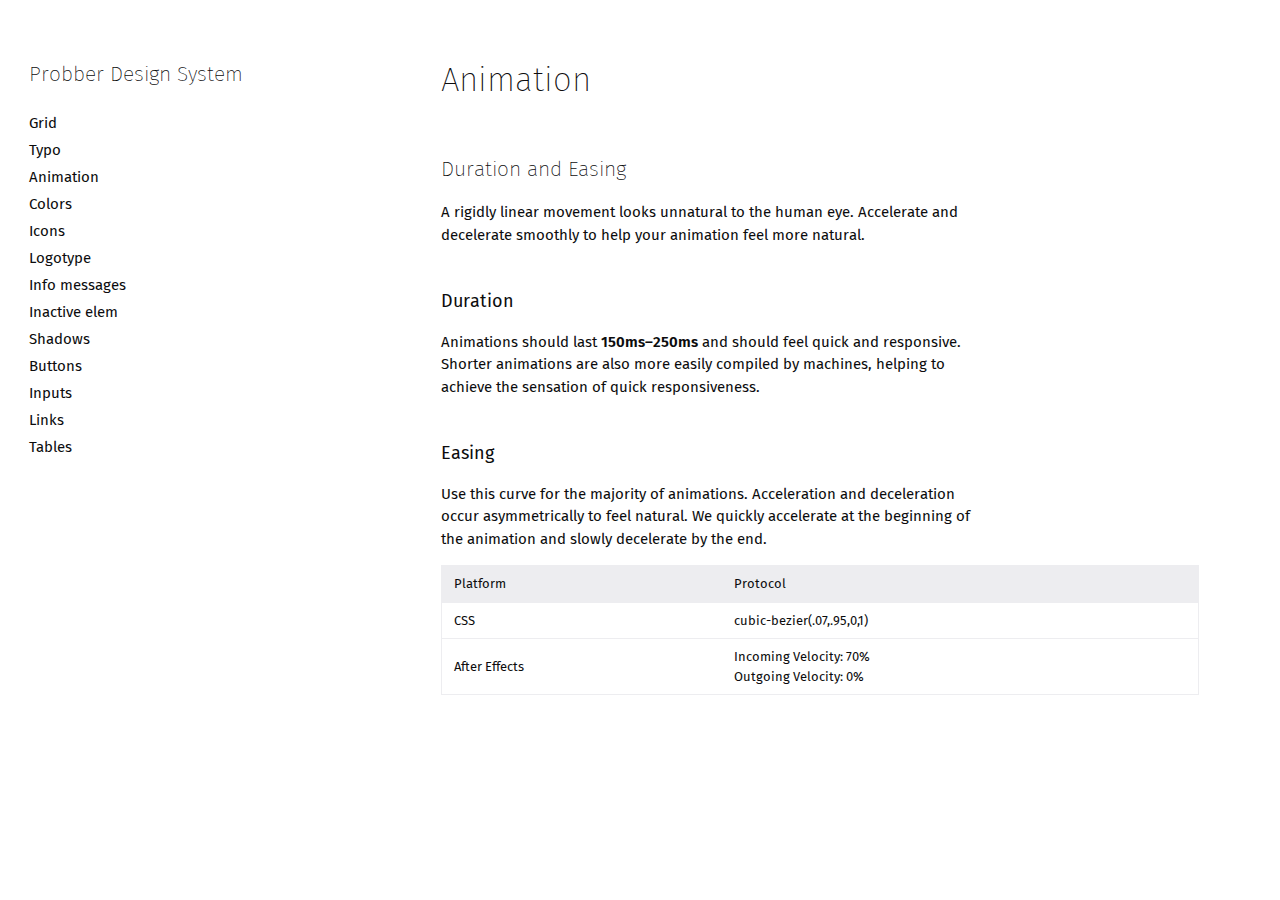
==== animation.html @ 14a8cb04 "Init commit - alpha version of Probber deisgn system" ====
<!doctype html>
<html lang="en">

<head>
  <meta charset="utf-8">
  <meta http-equiv="x-ua-compatible" content="ie=edge">
  <meta name="viewport" content="width=device-width, initial-scale=1">

  <title>Probber Design System</title>

  <link rel="stylesheet" type="text/css" href="style.css">

</head>

<body>
<nav id="primary-navigation">
    <h2 id="nav-header"><a href="index.html">Probber Design System</a></h2>
    <ul class="nav-list">
        <li><a href="grid.html">Grid</a></li>
        <li><a href="typo.html">Typo</a></li>
        <li><a href="animation.html">Animation</a></li>
        <li><a href="colors.html">Colors</a></li>
        <li><a href="icons.html">Icons</a></li>
        <li><a href="logotype.html">Logotype</a></li>
        <li><a href="info-messages.html">Info messages</a></li>
        <li><a href="inactive-elements.html">Inactive elem</a></li>
        <li><a href="shadows.html">Shadows</a></li>
        <li><a href="buttons.html">Buttons</a></li>
        <li><a href="inputs.html">Inputs</a></li>
        <li><a href="links.html">Links</a></li>
        <li><a href="tables.html">Tables</a></li>
    </ul>
</nav>
<div id="main-content">
    <h1>Animation</h1>
    
    <h2>Duration and Easing</h2>
    <p> A rigidly linear movement looks unnatural to the human eye. Accelerate and decelerate smoothly to help your animation feel more natural.</p>
    
    <h3>Duration</h3>
    <p>Animations should last <span class="bold">150ms–250ms</span> and should feel quick and responsive. Shorter animations are also more easily compiled by machines, helping to achieve the sensation of quick responsiveness.</p>
    
    <h3>Easing</h3>
    <p>Use this curve for the majority of animations. Acceleration and deceleration occur asymmetrically to feel natural. We quickly accelerate at the beginning of the animation and slowly decelerate by the end.</p>

    <table>
        <thead>
            <tr>
                <th>Platform</th>
                <th>Protocol</th> 
            </tr>
        </thead>
        <tbody>
            <tr>
                <td>CSS</td>
                <td>cubic-bezier(.07,.95,0,1)</td>
            </tr>
            <tr>
                <td>After Effects</td>
                <td>
                    Incoming Velocity: 70%<br>
                    Outgoing Velocity: 0%
                </td>
            </tr>
        </tbody>
    </table>

</div>
</body>
    
</html>
---- style.css ----
/*common style*/
@font-face{
    font-family: 'Fira Sans';
    src: url('fonts/eot/FiraSans-UltraLight.eot');
    src: url('fonts/eot/FiraSans-UltraLight.eot') format('embedded-opentype'),
        url('fonts/woff2/FiraSans-UltraLight.woff2') format('woff2'),
        url('fonts/woff/FiraSans-UltraLight.woff') format('woff'),
        url('fonts/ttf/FiraSans-UltraLight.ttf') format('truetype');
    font-weight: 200;
    font-style: normal;
}

@font-face{
    font-family: 'Fira Sans';
    src: url('fonts/eot/FiraSans-UltraLightItalic.eot');
    src: url('fonts/eot/FiraSans-UltraLightItalic.eot') format('embedded-opentype'),
        url('fonts/woff2/FiraSans-UltraLightItalic.woff2') format('woff2'),
        url('fonts/woff/FiraSans-UltraLightItalic.woff') format('woff'),
        url('fonts/ttf/FiraSans-UltraLightItalic.ttf') format('truetype');
    font-weight: 200;
    font-style: italic;
}

@font-face{
    font-family: 'Fira Sans';
    src: url('fonts/eot/FiraSans-Regular.eot');
    src: url('fonts/eot/FiraSans-Regular.eot') format('embedded-opentype'),
        url('fonts/woff2/FiraSans-Regular.woff2') format('woff2'),
        url('fonts/woff/FiraSans-Regular.woff') format('woff'),
        url('fonts/ttf/FiraSans-Regular.ttf') format('truetype');
    font-weight: 400;
    font-style: normal;
}

@font-face{
    font-family: 'Fira Sans';
    src: url('fonts/eot/FiraSans-Italic.eot');
    src: url('fonts/eot/FiraSans-Italic.eot') format('embedded-opentype'),
        url('fonts/woff2/FiraSans-Italic.woff2') format('woff2'),
        url('fonts/woff/FiraSans-Italic.woff') format('woff'),
        url('fonts/ttf/FiraSans-Italic.ttf') format('truetype');
    font-weight: 400;
    font-style: italic;
}

@font-face{
    font-family: 'Fira Sans';
    src: url('fonts/eot/FiraSans-SemiBold.eot');
    src: url('fonts/eot/FiraSans-SemiBold.eot') format('embedded-opentype'),
        url('fonts/woff2/FiraSans-SemiBold.woff2') format('woff2'),
        url('fonts/woff/FiraSans-SemiBold.woff') format('woff'),
        url('fonts/ttf/FiraSans-SemiBold.ttf') format('truetype');
    font-weight: 600;
    font-style: normal;
}

@font-face{
    font-family: 'Fira Sans';
    src: url('fonts/eot/FiraSans-SemiBoldItalic.eot');
    src: url('fonts/eot/FiraSans-SemiBoldItalic.eot') format('embedded-opentype'),
        url('fonts/woff2/FiraSans-SemiBoldItalic.woff2') format('woff2'),
        url('fonts/woff/FiraSans-SemiBoldItalic.woff') format('woff'),
        url('fonts/ttf/FiraSans-SemiBoldItalic.ttf') format('truetype');
    font-weight: 600;
    font-style: italic;
}

@font-face{
    font-family: 'Fira Mono';
    src: url('fonts/eot/FiraMono-Regular.eot');
    src: url('fonts/eot/FiraMono-Regular.eot') format('embedded-opentype'),
        url('fonts/woff2/FiraMono-Regular.woff2') format('woff2'),
        url('fonts/woff/FiraMono-Regular.woff') format('woff'),
        url('fonts/ttf/FiraMono-Regular.ttf') format('truetype');
    font-weight: 400;
    font-style: normal;
}

body {
    font-family: 'Fira Sans',Arial,"Helvetica Neue",Helvetica,sans-serif;
    color: #0c0c0d;
    font-size: 15px;
    line-height: 1.5;
}

/* Typography */
h1 {
    font-size: 33px;
    font-weight: 100;
    margin: 3rem 0 1rem;
}
h2  {
    font-size: 21px;
    font-weight: 100;  
    margin: 3rem 0 1rem;
}
h3  {
    font-size: 18px;
    font-weight: 400;  
    margin: 2.6rem 0 1rem;
}
h4 {
    font-size: 13px;
    font-weight: 600; 
    margin: 2.6rem 0 1rem;   
}
h5 {
    font-size: 13px;
    font-weight: 600;  
    margin: 2rem 0 1rem;  
}
h6 {
    font-size: 12px;
    font-weight: 600;    
    margin: 2rem 0 1rem;
}
.bold {
    font-weight: 600;
} 

p {
    font-size: 15px;
    font-weight: 400; 
}

p.small {
    font-size: 13px;
    font-weight: 400;  
}
.caption {
    font-size: 13px;
    font-weight: 400;  
    color: #737373;
}

h1, h2, h3, h4, h5, h6, ul, p {
    max-width: 36em; 
}
@media screen and (max-width: 38em) {
    h1, h2, h3, h4, h5, h6, ul, p {
        max-width: 28em; 
    }  
}

.dark-background {
    color: white;
}
.secondary-color {
    color: #737373;  
}
.dark-background.secondary-color {
    color: #f9f9fa
}

/* Tables */
table {
    white-space: normal;
    width: 100%;
    border: 1px solid var(--grey-20);
    border-collapse: collapse;
    border-spacing: 0;
    display: table;
    margin-bottom: 1rem;
    max-width: 100%;
    -webkit-overflow-scrolling: touch;
    overflow-x: auto;
    vertical-align: top;
    white-space: nowrap;
}
table th {
    background-color: rgb(237, 237, 240);
    font-size: 13px;
    font-weight: 500;
    text-align: left;
    padding: 8px 12px;
}
table tr {
    border: 1px solid rgb(237, 237, 240);
}
table td {
    font-size: 13px;
    font-weight: 500;
    text-align: left;
    padding: 8px 12px;
}

/*Info messages*/
.info-messages {
    list-style-type: none;
    padding-left: 0px;
}
.info-messages .icon {
    margin-right: 8px;
}
.info-messages .close {
    margin-left: auto;
}
.info-messages .close:hover {
    cursor: pointer;
}
.info-messages .close:hover {
    background-color: white;
    border-radius: 2px;
}
.info-messages .close:hover path {
    stroke: black; 
    transition: .4s cubic-bezier(.07,.95,0,1); 
}
.message-generic, 
.message-attention, 
.message-success, 
.message-warning,
.message-error {
    padding: 4px 8px;
    background-color: #ededf0;
    color: #0c0c0d;
    display: flex;
    align-items: center;
    border-radius: 2px;
    margin: 4px;
}
.message-attention {
    background-color: #9F67B8;
    color: white;
}
.message-attention .icon path, 
.message-attention .close path,
.message-error .icon line,
.message-error .icon circle,
.message-error .close path {
    stroke: white;
}
.info-messages .message-attention .close:hover path {
    stroke: #0c0c0d; 
    transition: cubic-bezier(.07,.95,0,1); 
}
.message-success {
    background-color: #2ecc71;
}

.message-warning {
    background-color: #f1c40f;
}



.message-warning .small-button {
    background-color: rgba(243, 156, 18, .9);
    text-transform: uppercase;
    margin-left: 8px;
    font-weight: 600;
}
.message-warning .small-button:hover {
    background-color: rgba(243, 156, 18, 1.0);
    cursor: pointer;
    transition: .3s cubic-bezier(.07,.95,0,1); 
}

.message-error {
    background-color: #ff0039;
    color: white;
}

.message-error .small-button  {
    background-color: rgba(0, 0, 0, 0.23);
    text-transform: uppercase;
    margin-left: 8px;
    font-weight: 600;
}
.message-error .small-button:hover {
    background-color: rgba(0, 0, 0, 0.3);
    cursor: pointer;
    transition: .3s cubic-bezier(.07,.95,0,1); 
}

button {
    font-family: inherit;
}

/*buttons*/
.small-button {
    padding: 4px 8px;
    font-size: 12px;
    border: 0px;
    border-radius: 2px;
    background-color: #ededf0;
}
.primary {
    background-color: rgb(0, 96, 223);;
    color: white;
}
.button {
    padding: 8px 32px;
    font-size: 14px;
    border: 0px;
    border-radius: 2px;
}
.button:hover {
    box-shadow: 0px 4px 16px rgba(12, 12, 13, 0.1);
    cursor: pointer;
    transition: .3s cubic-bezier(.07,.95,0,1); 
}
.big-button {
    padding: 16px 32px;
    font-size: 18px;
    border: 0px;
    border-radius: 4px;
}
.disabled {
    opacity: .4;
}
.disabled:hover {
    cursor: not-allowed;
}
.button.icon-only {
    padding: 8px;
    padding-bottom: 4px;
}
.button.icon {
    padding: 8px;
}
.button.icon .flex-container span {
    margin-left: 8px;
}
.button .flex-container {
    align-items: center;
}
.segmented {
    padding: 6px 8px !important;
}
.segmented .separator {
    display: inline-block;
    width: 1px;
    height: 2em;
    margin-right: 4px;
    border-left: 1px solid rgba(12, 12, 13, .3);
}

/* Inputs */

/* Links */
a {
    color: #3498db;
    text-decoration: none;
}
a:hover {
    color: #3498db;
    text-decoration: underline;
}
/* layout - not part of design system */
body {
    display: flex;
    flex-wrap: wrap;
}
#primary-navigation {
    width: 36%;
    max-width: 350px;
    padding: 21px;
    padding-top: 0px;
}
#primary-navigation ul {
    padding-left: 0px;
    list-style-type: none;
}
#primary-navigation a {
    color: rgb(12, 12, 13);
    text-decoration: none;
    line-height: 180%;
}
#primary-navigation a:hover {
    color:rgb(0, 96, 223);
}
#main-content {
    width: 60%;
    padding: 41px;
    padding-top: 0px;
}

.color-dash {
    width:18px; 
    height:18px; 
    display: inline-block;
    border-radius: 3px;  
    position: relative;
    bottom: -4px; 
    margin-right: 8px;
}
.flex-container {
    display: flex;
    flex-wrap: wrap;
}
.flex-container .item {
    width: 20%;
    text-align: center;
}
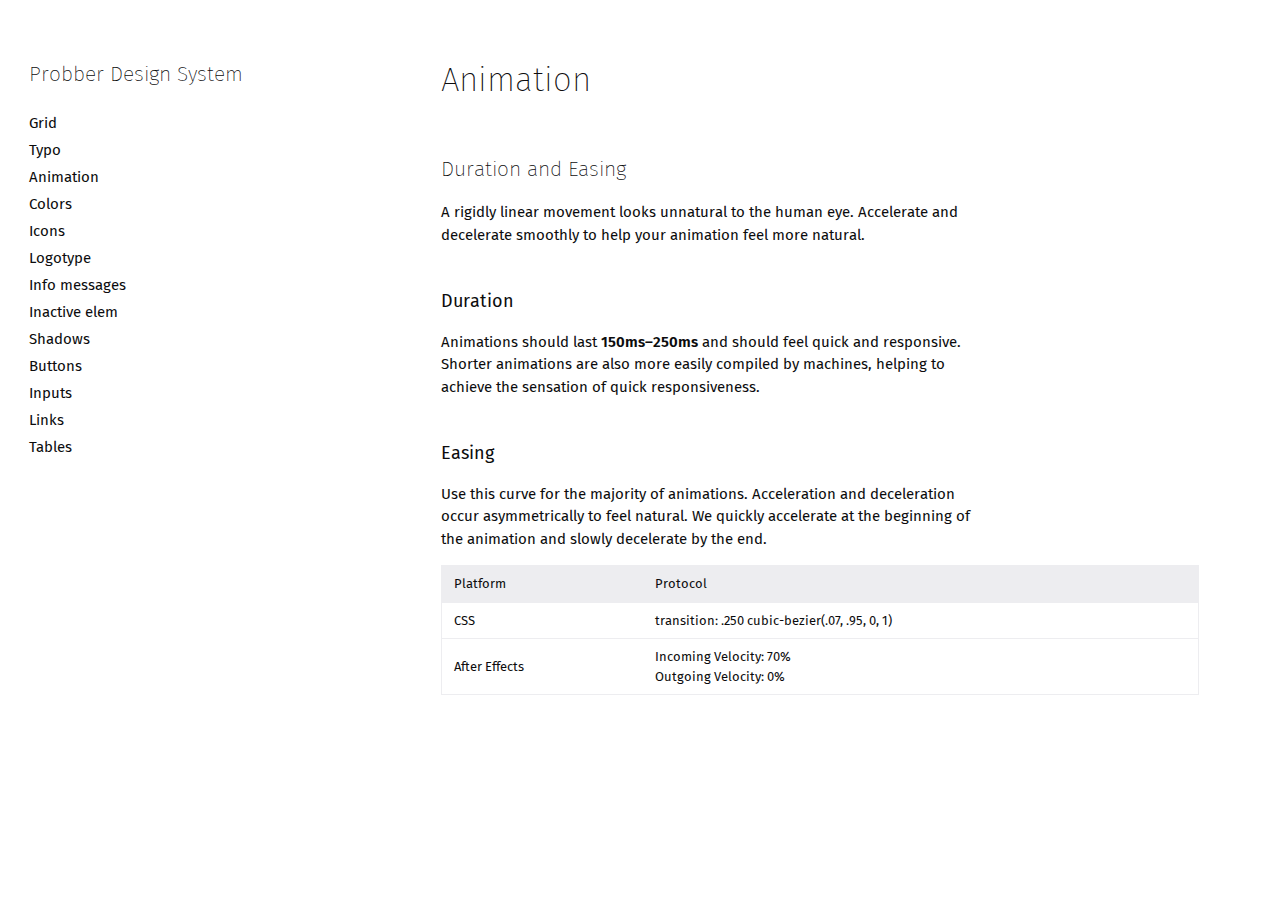
==== commit 249eaa68: "fix css animation syntax" ====
--- a/animation.html
+++ b/animation.html
@@ -6,7 +6,7 @@
   <meta http-equiv="x-ua-compatible" content="ie=edge">
   <meta name="viewport" content="width=device-width, initial-scale=1">
 
-  <title>Probber Design System</title>
+  <title>Animation - Probber Design System</title>
 
   <link rel="stylesheet" type="text/css" href="style.css">
 
@@ -53,7 +53,7 @@
         <tbody>
             <tr>
                 <td>CSS</td>
-                <td>cubic-bezier(.07,.95,0,1)</td>
+                <td>transition: .250 cubic-bezier(.07, .95, 0, 1)</td>
             </tr>
             <tr>
                 <td>After Effects</td>
